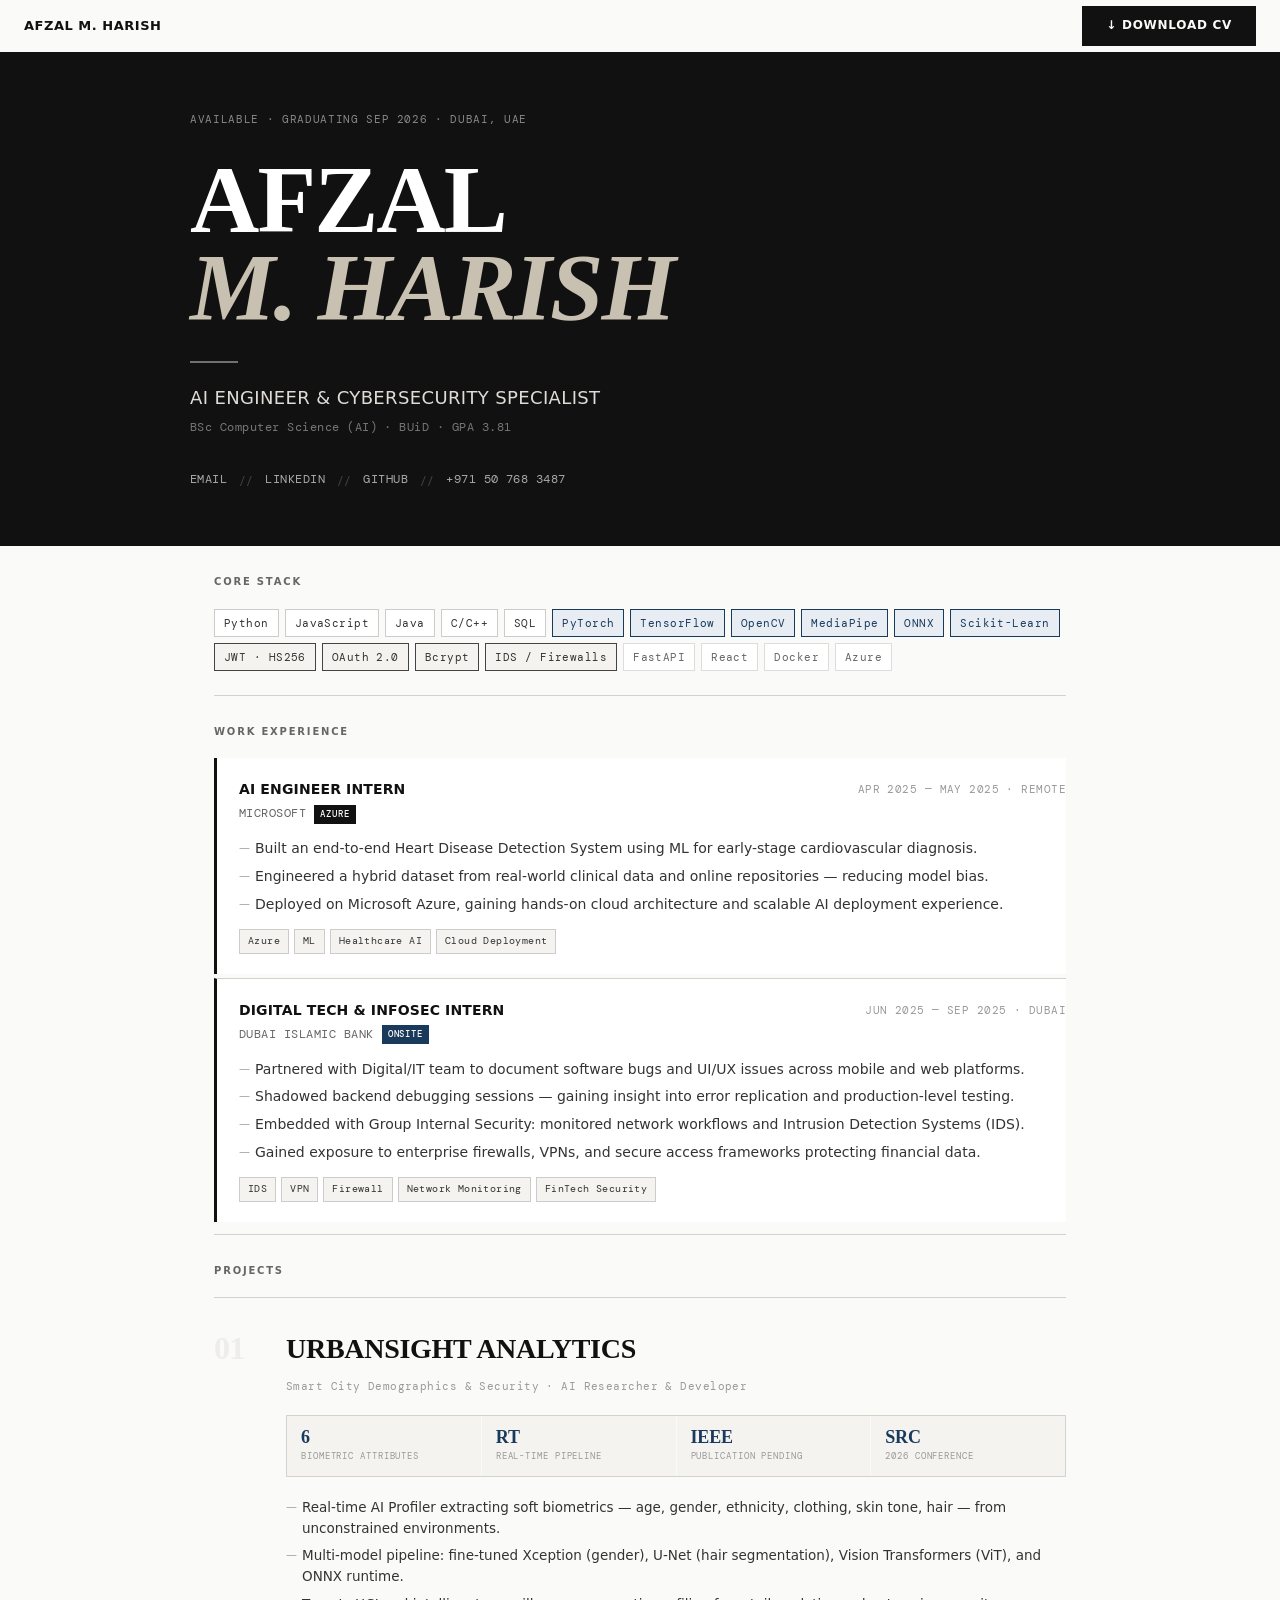
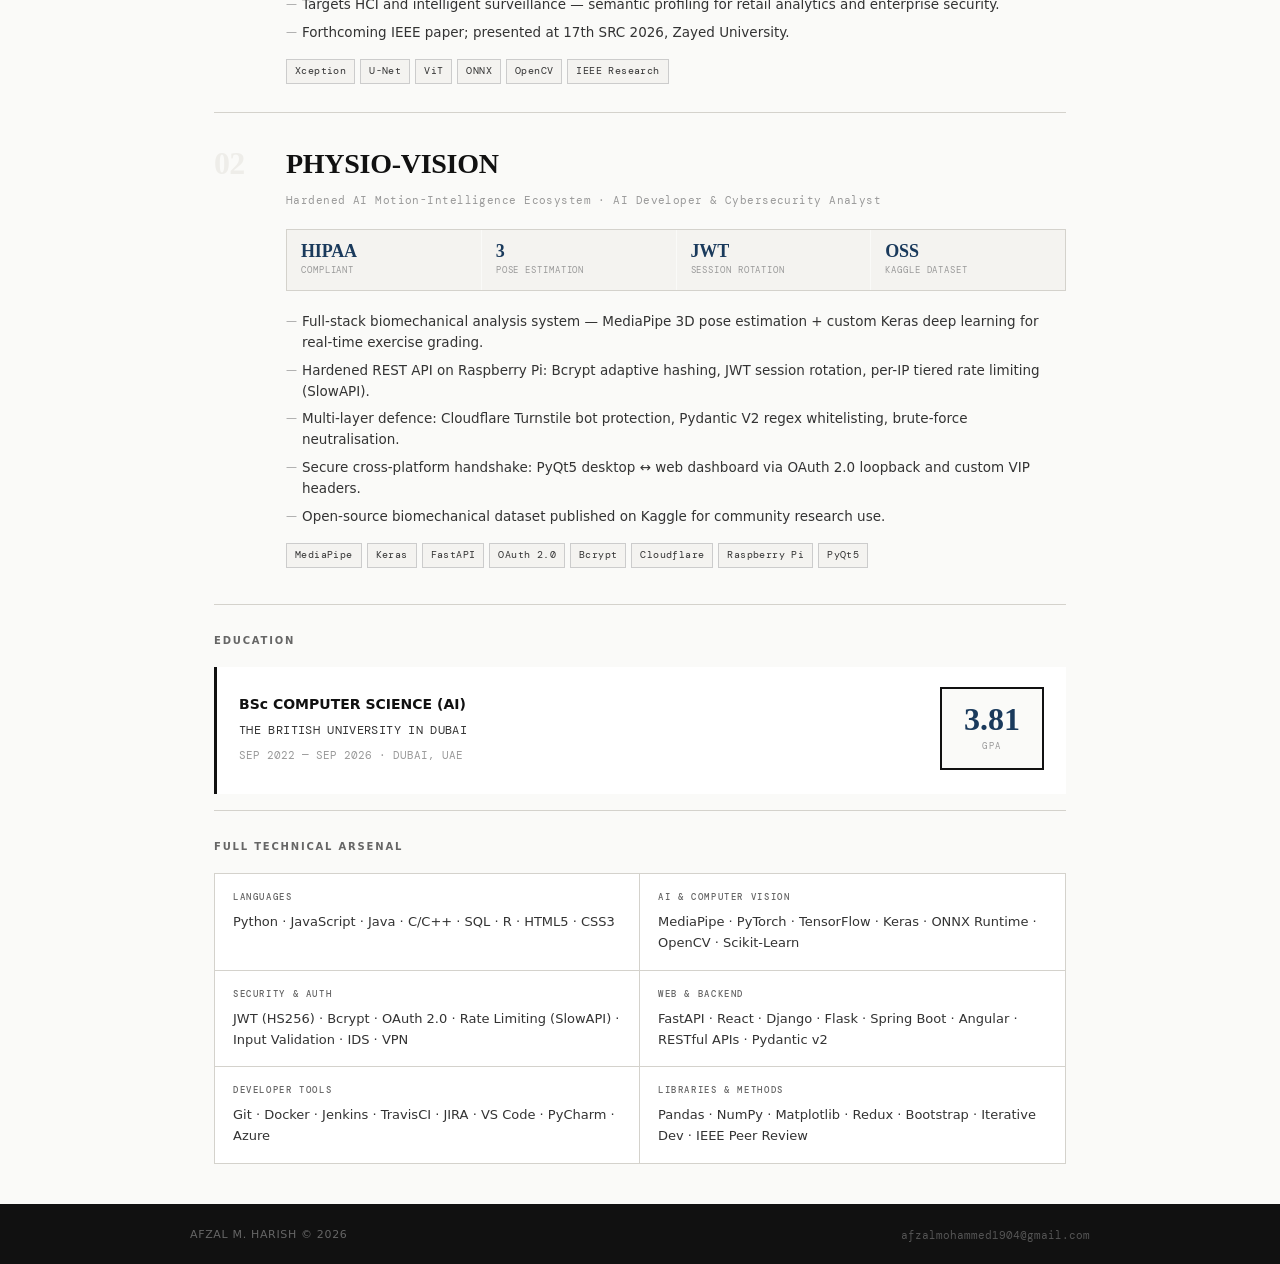
==== index_af.html @ f685f563 "Add files via upload" ====
<!DOCTYPE html>
<html lang="en">
<head>
  <meta charset="UTF-8" />
  <meta name="viewport" content="width=device-width, initial-scale=1.0" />
  <title>AFZAL M. HARISH — AI & SECURITY ENGINEER</title>
  <link rel="preconnect" href="https://fonts.googleapis.com" />
  <link rel="preconnect" href="https://fonts.gstatic.com" crossorigin />
  <link href="https://fonts.googleapis.com/css2?family=Syncopate:wght@400;700&family=DM+Mono:wght@300;400;500&family=Space+Grotesk:wght@300;400;500;600&display=swap" rel="stylesheet" />
  <link rel="stylesheet" href="style_af.css" />
</head>
<body>

  <!-- STICKY DOWNLOAD BAR -->
  <div class="sticky-bar">
    <span class="sticky-bar__label">AFZAL M. HARISH</span>
    <a href="#" class="sticky-bar__btn" id="cv-download">
      <span>↓ DOWNLOAD CV</span>
    </a>
  </div>

  <!-- HERO -->
  <header class="hero">
    <div class="hero__grid-overlay" aria-hidden="true"></div>
    <div class="hero__content">
      <div class="hero__status-line">
        <span class="pulse-dot"></span>
        <span>AVAILABLE · GRADUATING SEP 2026 · DUBAI, UAE</span>
      </div>
      <h1 class="hero__name">AFZAL<br/><em>M. HARISH</em></h1>
      <div class="hero__divider"></div>
      <p class="hero__title">AI ENGINEER &amp; CYBERSECURITY SPECIALIST</p>
      <p class="hero__sub">BSc Computer Science (AI) · BUiD · GPA 3.81</p>
      <div class="hero__links">
        <a href="mailto:afzalmohammed1904@gmail.com" class="hero__link">EMAIL</a>
        <span class="hero__link-sep">//</span>
        <a href="https://linkedin.com" class="hero__link">LINKEDIN</a>
        <span class="hero__link-sep">//</span>
        <a href="https://github.com" class="hero__link">GITHUB</a>
        <span class="hero__link-sep">//</span>
        <a href="tel:+971507683487" class="hero__link">+971 50 768 3487</a>
      </div>
    </div>
    <div class="hero__scan-line" aria-hidden="true"></div>
  </header>

  <main class="main-layout">

    <!-- ══════════════════ SKILLS STRIP ══════════════════ -->
    <section class="skills-strip" aria-label="Technical skills">
      <div class="section-label">CORE STACK</div>
      <div class="skills-strip__tags">
        <span class="tag tag--lang">Python</span>
        <span class="tag tag--lang">JavaScript</span>
        <span class="tag tag--lang">Java</span>
        <span class="tag tag--lang">C/C++</span>
        <span class="tag tag--lang">SQL</span>
        <span class="tag tag--ai">PyTorch</span>
        <span class="tag tag--ai">TensorFlow</span>
        <span class="tag tag--ai">OpenCV</span>
        <span class="tag tag--ai">MediaPipe</span>
        <span class="tag tag--ai">ONNX</span>
        <span class="tag tag--ai">Scikit-Learn</span>
        <span class="tag tag--sec">JWT · HS256</span>
        <span class="tag tag--sec">OAuth 2.0</span>
        <span class="tag tag--sec">Bcrypt</span>
        <span class="tag tag--sec">IDS / Firewalls</span>
        <span class="tag tag--web">FastAPI</span>
        <span class="tag tag--web">React</span>
        <span class="tag tag--web">Docker</span>
        <span class="tag tag--web">Azure</span>
      </div>
    </section>

    <div class="neon-rule"></div>

    <!-- ══════════════════ EXPERIENCE ══════════════════ -->
    <section class="section" id="experience">
      <div class="section-label">WORK EXPERIENCE</div>

      <article class="exp-block">
        <div class="exp-block__header">
          <div class="exp-block__meta">
            <span class="exp-block__role">AI ENGINEER INTERN</span>
            <span class="exp-block__company">MICROSOFT <span class="co-badge">AZURE</span></span>
          </div>
          <div class="exp-block__date">APR 2025 — MAY 2025 · REMOTE</div>
        </div>
        <ul class="exp-block__bullets">
          <li>Built an end-to-end Heart Disease Detection System using ML for early-stage cardiovascular diagnosis.</li>
          <li>Engineered a hybrid dataset from real-world clinical data and online repositories — reducing model bias.</li>
          <li>Deployed on Microsoft Azure, gaining hands-on cloud architecture and scalable AI deployment experience.</li>
        </ul>
        <div class="exp-block__tags">
          <span class="tag tag--sm">Azure</span>
          <span class="tag tag--sm">ML</span>
          <span class="tag tag--sm">Healthcare AI</span>
          <span class="tag tag--sm">Cloud Deployment</span>
        </div>
      </article>

      <article class="exp-block">
        <div class="exp-block__header">
          <div class="exp-block__meta">
            <span class="exp-block__role">DIGITAL TECH &amp; INFOSEC INTERN</span>
            <span class="exp-block__company">DUBAI ISLAMIC BANK <span class="co-badge co-badge--alt">ONSITE</span></span>
          </div>
          <div class="exp-block__date">JUN 2025 — SEP 2025 · DUBAI</div>
        </div>
        <ul class="exp-block__bullets">
          <li>Partnered with Digital/IT team to document software bugs and UI/UX issues across mobile and web platforms.</li>
          <li>Shadowed backend debugging sessions — gaining insight into error replication and production-level testing.</li>
          <li>Embedded with Group Internal Security: monitored network workflows and Intrusion Detection Systems (IDS).</li>
          <li>Gained exposure to enterprise firewalls, VPNs, and secure access frameworks protecting financial data.</li>
        </ul>
        <div class="exp-block__tags">
          <span class="tag tag--sm">IDS</span>
          <span class="tag tag--sm">VPN</span>
          <span class="tag tag--sm">Firewall</span>
          <span class="tag tag--sm">Network Monitoring</span>
          <span class="tag tag--sm">FinTech Security</span>
        </div>
      </article>
    </section>

    <div class="neon-rule"></div>

    <!-- ══════════════════ PROJECTS ══════════════════ -->
    <section class="section" id="projects">
      <div class="section-label">PROJECTS</div>

      <!-- Project 1 -->
      <article class="project-block">
        <div class="project-block__index" aria-hidden="true">01</div>
        <div class="project-block__body">
          <h2 class="project-block__title">URBANSIGHT ANALYTICS</h2>
          <p class="project-block__tagline">Smart City Demographics &amp; Security · AI Researcher &amp; Developer</p>

          <div class="project-metrics">
            <div class="metric">
              <span class="metric__val">6+</span>
              <span class="metric__key">BIOMETRIC ATTRIBUTES</span>
            </div>
            <div class="metric">
              <span class="metric__val">RT</span>
              <span class="metric__key">REAL-TIME PIPELINE</span>
            </div>
            <div class="metric">
              <span class="metric__val">IEEE</span>
              <span class="metric__key">PUBLICATION PENDING</span>
            </div>
            <div class="metric">
              <span class="metric__val">SRC</span>
              <span class="metric__key">2026 CONFERENCE</span>
            </div>
          </div>

          <ul class="project-block__bullets">
            <li>Real-time AI Profiler extracting soft biometrics — age, gender, ethnicity, clothing, skin tone, hair — from unconstrained environments.</li>
            <li>Multi-model pipeline: fine-tuned Xception (gender), U-Net (hair segmentation), Vision Transformers (ViT), and ONNX runtime.</li>
            <li>Targets HCI and intelligent surveillance — semantic profiling for retail analytics and enterprise security.</li>
            <li>Forthcoming IEEE paper; presented at 17th SRC 2026, Zayed University.</li>
          </ul>

          <div class="project-block__tags">
            <span class="tag tag--sm">Xception</span>
            <span class="tag tag--sm">U-Net</span>
            <span class="tag tag--sm">ViT</span>
            <span class="tag tag--sm">ONNX</span>
            <span class="tag tag--sm">OpenCV</span>
            <span class="tag tag--sm">IEEE Research</span>
          </div>
        </div>
      </article>

      <!-- Project 2 -->
      <article class="project-block">
        <div class="project-block__index" aria-hidden="true">02</div>
        <div class="project-block__body">
          <h2 class="project-block__title">PHYSIO-VISION</h2>
          <p class="project-block__tagline">Hardened AI Motion-Intelligence Ecosystem · AI Developer &amp; Cybersecurity Analyst</p>

          <div class="project-metrics">
            <div class="metric">
              <span class="metric__val">HIPAA</span>
              <span class="metric__key">COMPLIANT</span>
            </div>
            <div class="metric">
              <span class="metric__val">3D</span>
              <span class="metric__key">POSE ESTIMATION</span>
            </div>
            <div class="metric">
              <span class="metric__val">JWT</span>
              <span class="metric__key">SESSION ROTATION</span>
            </div>
            <div class="metric">
              <span class="metric__val">OSS</span>
              <span class="metric__key">KAGGLE DATASET</span>
            </div>
          </div>

          <ul class="project-block__bullets">
            <li>Full-stack biomechanical analysis system — MediaPipe 3D pose estimation + custom Keras deep learning for real-time exercise grading.</li>
            <li>Hardened REST API on Raspberry Pi: Bcrypt adaptive hashing, JWT session rotation, per-IP tiered rate limiting (SlowAPI).</li>
            <li>Multi-layer defence: Cloudflare Turnstile bot protection, Pydantic V2 regex whitelisting, brute-force neutralisation.</li>
            <li>Secure cross-platform handshake: PyQt5 desktop ↔ web dashboard via OAuth 2.0 loopback and custom VIP headers.</li>
            <li>Open-source biomechanical dataset published on Kaggle for community research use.</li>
          </ul>

          <div class="project-block__tags">
            <span class="tag tag--sm">MediaPipe</span>
            <span class="tag tag--sm">Keras</span>
            <span class="tag tag--sm">FastAPI</span>
            <span class="tag tag--sm">OAuth 2.0</span>
            <span class="tag tag--sm">Bcrypt</span>
            <span class="tag tag--sm">Cloudflare</span>
            <span class="tag tag--sm">Raspberry Pi</span>
            <span class="tag tag--sm">PyQt5</span>
          </div>
        </div>
      </article>
    </section>

    <div class="neon-rule"></div>

    <!-- ══════════════════ EDUCATION ══════════════════ -->
    <section class="section" id="education">
      <div class="section-label">EDUCATION</div>
      <div class="edu-block">
        <div class="edu-block__left">
          <span class="edu-block__degree">BSc COMPUTER SCIENCE (AI)</span>
          <span class="edu-block__school">THE BRITISH UNIVERSITY IN DUBAI</span>
          <span class="edu-block__dates">SEP 2022 — SEP 2026 · DUBAI, UAE</span>
        </div>
        <div class="edu-block__right">
          <div class="gpa-display">
            <span class="gpa-display__val">3.81</span>
            <span class="gpa-display__label">GPA</span>
          </div>
        </div>
      </div>
    </section>

    <div class="neon-rule"></div>

    <!-- ══════════════════ FULL TECH STACK ══════════════════ -->
    <section class="section" id="stack">
      <div class="section-label">FULL TECHNICAL ARSENAL</div>
      <div class="stack-grid">

        <div class="stack-category">
          <div class="stack-category__label">LANGUAGES</div>
          <div class="stack-category__items">Python · JavaScript · Java · C/C++ · SQL · R · HTML5 · CSS3</div>
        </div>

        <div class="stack-category">
          <div class="stack-category__label">AI &amp; COMPUTER VISION</div>
          <div class="stack-category__items">MediaPipe · PyTorch · TensorFlow · Keras · ONNX Runtime · OpenCV · Scikit-Learn</div>
        </div>

        <div class="stack-category">
          <div class="stack-category__label">SECURITY &amp; AUTH</div>
          <div class="stack-category__items">JWT (HS256) · Bcrypt · OAuth 2.0 · Rate Limiting (SlowAPI) · Input Validation · IDS · VPN</div>
        </div>

        <div class="stack-category">
          <div class="stack-category__label">WEB &amp; BACKEND</div>
          <div class="stack-category__items">FastAPI · React · Django · Flask · Spring Boot · Angular · RESTful APIs · Pydantic v2</div>
        </div>

        <div class="stack-category">
          <div class="stack-category__label">DEVELOPER TOOLS</div>
          <div class="stack-category__items">Git · Docker · Jenkins · TravisCI · JIRA · VS Code · PyCharm · Azure</div>
        </div>

        <div class="stack-category">
          <div class="stack-category__label">LIBRARIES &amp; METHODS</div>
          <div class="stack-category__items">Pandas · NumPy · Matplotlib · Redux · Bootstrap · Iterative Dev · IEEE Peer Review</div>
        </div>

      </div>
    </section>

  </main>

  <!-- FOOTER -->
  <footer class="footer">
    <div class="footer__inner">
      <span class="footer__name">AFZAL M. HARISH © 2026</span>
      <span class="footer__contact">afzalmohammed1904@gmail.com</span>
    </div>
  </footer>

  <script src="main_af.js"></script>
</body>
</html>
---- style_af.css ----
/* ═══════════════════════════════════════════
   AFZAL M. HARISH — PROFESSIONAL PORTFOLIO
   Direct. Authoritative. Suit and tie.
═══════════════════════════════════════════ */

/* ── VARIABLES ── */
:root {
  --bg:         #fafaf8;
  --bg-2:       #f4f3f0;
  --bg-3:       #eeede9;
  --ink:        #111111;
  --ink-2:      #333333;
  --ink-3:      #666666;
  --ink-4:      #999999;
  --accent:     #1a3a5c;       /* deep navy — the one colour that carries authority */
  --accent-lt:  #e8edf3;
  --rule:       1px solid #d4d2cc;
  --rule-heavy: 2px solid #111111;

  --font-display: 'Playfair Display', Georgia, serif;
  --font-mono:    'DM Mono', 'Courier New', monospace;
  --font-body:    'Inter', system-ui, -apple-system, sans-serif;

  --sticky-h: 54px;
  --max-w:    900px;
}

/* ── RESET ── */
*, *::before, *::after { box-sizing: border-box; margin: 0; padding: 0; }
html { scroll-behavior: smooth; }
body {
  background: var(--bg);
  color: var(--ink);
  font-family: var(--font-body);
  font-size: 15px;
  line-height: 1.65;
  -webkit-font-smoothing: antialiased;
  padding-top: var(--sticky-h);
}
a { color: inherit; text-decoration: none; }
ul { list-style: none; }
em { font-style: italic; color: inherit; }

/* ─────────────────────────────────────────
   STICKY BAR
───────────────────────────────────────── */
.sticky-bar {
  position: fixed;
  top: 0; left: 0; right: 0;
  height: var(--sticky-h);
  background: var(--bg);
  border-bottom: var(--rule-heavy);
  display: flex;
  align-items: center;
  justify-content: space-between;
  padding: 0 24px;
  z-index: 1000;
}
.sticky-bar__label {
  font-family: var(--font-body);
  font-size: 13px;
  font-weight: 600;
  letter-spacing: 0.04em;
  color: var(--ink);
}
.sticky-bar__btn {
  display: inline-flex;
  align-items: center;
  justify-content: center;
  background: var(--ink);
  color: var(--bg);
  font-family: var(--font-body);
  font-size: 12px;
  font-weight: 600;
  letter-spacing: 0.06em;
  padding: 0 24px;
  height: 36px;
  cursor: pointer;
  transition: background 0.15s, color 0.15s;
  min-height: 40px;
  white-space: nowrap;
}
.sticky-bar__btn:hover {
  background: var(--accent);
}

/* ─────────────────────────────────────────
   HERO
───────────────────────────────────────── */
.hero {
  background: var(--ink);
  color: var(--bg);
  padding: 56px 24px 52px;
  border-bottom: var(--rule-heavy);
}
.hero__content { max-width: var(--max-w); margin: 0 auto; }

.hero__status-line {
  font-family: var(--font-mono);
  font-size: 11px;
  letter-spacing: 0.06em;
  color: #888;
  margin-bottom: 28px;
}

.hero__name {
  font-family: var(--font-display);
  font-size: clamp(54px, 12vw, 96px);
  font-weight: 900;
  line-height: 0.92;
  letter-spacing: -0.02em;
  color: #fff;
  margin-bottom: 28px;
}
.hero__name em {
  color: #c8c0b0; /* warm parchment — the single decorative touch */
  font-style: italic;
}

.hero__divider {
  width: 48px;
  height: 2px;
  background: #fff;
  margin-bottom: 20px;
  opacity: 0.4;
}

.hero__title {
  font-family: var(--font-body);
  font-size: clamp(14px, 3vw, 18px);
  font-weight: 400;
  letter-spacing: 0.02em;
  color: #e0ddd8;
  margin-bottom: 6px;
}
.hero__sub {
  font-family: var(--font-mono);
  font-size: 12px;
  color: #777;
  letter-spacing: 0.04em;
  margin-bottom: 32px;
}

.hero__links {
  display: flex;
  flex-wrap: wrap;
  align-items: center;
  gap: 6px 0;
}
.hero__link {
  font-family: var(--font-mono);
  font-size: 12px;
  letter-spacing: 0.04em;
  color: #aaa;
  border-bottom: 1px solid transparent;
  transition: color 0.15s, border-color 0.15s;
  padding-bottom: 1px;
}
.hero__link:hover {
  color: #fff;
  border-bottom-color: rgba(255,255,255,0.3);
}
.hero__link-sep {
  color: #444;
  font-family: var(--font-mono);
  font-size: 11px;
  padding: 0 12px;
}

/* ─────────────────────────────────────────
   LAYOUT
───────────────────────────────────────── */
.main-layout {
  max-width: var(--max-w);
  margin: 0 auto;
  padding: 0 24px;
}

/* ── Divider ── */
.neon-rule {
  height: 1px;
  background: #d4d2cc;
  margin: 0;
}

/* ─────────────────────────────────────────
   SECTION LABEL
───────────────────────────────────────── */
.section-label {
  font-family: var(--font-body);
  font-size: 10px;
  font-weight: 600;
  letter-spacing: 0.18em;
  color: var(--ink-3);
  padding: 28px 0 18px;
  text-transform: uppercase;
}

/* ─────────────────────────────────────────
   SKILLS STRIP
───────────────────────────────────────── */
.skills-strip { padding-bottom: 24px; }
.skills-strip__tags {
  display: flex;
  flex-wrap: wrap;
  gap: 6px;
}

/* ── TAG SYSTEM ── */
.tag {
  font-family: var(--font-mono);
  font-size: 11px;
  letter-spacing: 0.04em;
  padding: 4px 9px;
  border: 1px solid;
  display: inline-block;
}
.tag--lang { border-color: #ccc; color: var(--ink-2); background: #fff; }
.tag--ai   { border-color: var(--accent); color: var(--accent); background: var(--accent-lt); }
.tag--sec  { border-color: #444; color: var(--ink-2); background: var(--bg-2); }
.tag--web  { border-color: #ddd; color: var(--ink-3); background: #fff; }
.tag--sm {
  font-size: 10px;
  padding: 3px 8px;
  border-color: #ccc;
  color: var(--ink-2);
  background: var(--bg-2);
}

/* ─────────────────────────────────────────
   SECTION
───────────────────────────────────────── */
.section { padding-bottom: 8px; }

/* ─────────────────────────────────────────
   EXPERIENCE BLOCKS
───────────────────────────────────────── */
.exp-block {
  border-left: 3px solid var(--ink);
  padding: 20px 0 20px 22px;
  margin-bottom: 4px;
  background: #fff;
}
.exp-block + .exp-block {
  margin-top: 4px;
  border-top: var(--rule);
}

.exp-block__header {
  display: flex;
  flex-direction: column;
  gap: 4px;
  margin-bottom: 14px;
}
@media (min-width: 600px) {
  .exp-block__header {
    flex-direction: row;
    justify-content: space-between;
    align-items: flex-start;
  }
}

.exp-block__meta { display: flex; flex-direction: column; gap: 3px; }

.exp-block__role {
  font-family: var(--font-body);
  font-size: 14px;
  font-weight: 600;
  letter-spacing: 0.01em;
  color: var(--ink);
}
.exp-block__company {
  font-family: var(--font-mono);
  font-size: 12px;
  color: var(--ink-3);
  letter-spacing: 0.04em;
  display: flex;
  align-items: center;
  gap: 8px;
}
.exp-block__date {
  font-family: var(--font-mono);
  font-size: 11px;
  color: var(--ink-4);
  letter-spacing: 0.04em;
  white-space: nowrap;
  padding-top: 2px;
}

.co-badge {
  display: inline-block;
  background: var(--ink);
  color: var(--bg);
  font-family: var(--font-mono);
  font-size: 9px;
  font-weight: 500;
  letter-spacing: 0.1em;
  padding: 2px 6px;
}
.co-badge--alt {
  background: var(--accent);
}

.exp-block__bullets {
  display: flex;
  flex-direction: column;
  gap: 6px;
  margin-bottom: 14px;
}
.exp-block__bullets li {
  position: relative;
  padding-left: 16px;
  font-size: 14px;
  color: var(--ink-2);
  line-height: 1.55;
}
.exp-block__bullets li::before {
  content: '—';
  position: absolute;
  left: 0;
  color: var(--ink-4);
  font-size: 11px;
  top: 4px;
  line-height: 1;
}

.exp-block__tags { display: flex; flex-wrap: wrap; gap: 5px; }

/* ─────────────────────────────────────────
   PROJECT BLOCKS
───────────────────────────────────────── */
.project-block {
  display: grid;
  grid-template-columns: 52px 1fr;
  gap: 0 20px;
  border-top: var(--rule);
  padding: 28px 0;
}

.project-block__index {
  font-family: var(--font-display);
  font-size: 32px;
  font-weight: 700;
  color: var(--bg-3);
  line-height: 1;
  padding-top: 6px;
  letter-spacing: -0.02em;
  user-select: none;
}

.project-block__title {
  font-family: var(--font-display);
  font-size: clamp(20px, 4.5vw, 28px);
  font-weight: 700;
  letter-spacing: -0.01em;
  color: var(--ink);
  margin-bottom: 4px;
}
.project-block__tagline {
  font-family: var(--font-mono);
  font-size: 11px;
  color: var(--ink-4);
  letter-spacing: 0.04em;
  margin-bottom: 20px;
}

/* ── PROJECT METRICS ── */
.project-metrics {
  display: grid;
  grid-template-columns: 1fr 1fr;
  gap: 1px;
  background: var(--rule);
  border: 1px solid #d4d2cc;
  margin-bottom: 20px;
}
@media (min-width: 480px) {
  .project-metrics { grid-template-columns: repeat(4, 1fr); }
}

.metric {
  background: var(--bg-2);
  padding: 12px 14px;
  display: flex;
  flex-direction: column;
  gap: 3px;
}
.metric__val {
  font-family: var(--font-display);
  font-size: 18px;
  font-weight: 700;
  color: var(--accent);
  letter-spacing: -0.01em;
  line-height: 1;
}
.metric__key {
  font-family: var(--font-mono);
  font-size: 9px;
  color: var(--ink-4);
  letter-spacing: 0.1em;
  text-transform: uppercase;
}

.project-block__bullets {
  display: flex;
  flex-direction: column;
  gap: 7px;
  margin-bottom: 16px;
}
.project-block__bullets li {
  position: relative;
  padding-left: 16px;
  font-size: 13.5px;
  color: var(--ink-2);
  line-height: 1.55;
}
.project-block__bullets li::before {
  content: '—';
  position: absolute;
  left: 0;
  color: var(--ink-4);
  font-size: 11px;
  top: 4px;
  line-height: 1;
}

.project-block__tags { display: flex; flex-wrap: wrap; gap: 5px; }

/* ─────────────────────────────────────────
   EDUCATION
───────────────────────────────────────── */
.edu-block {
  display: flex;
  flex-direction: column;
  gap: 20px;
  padding: 20px 22px 24px;
  border-left: 3px solid var(--ink);
  background: #fff;
  margin-bottom: 8px;
}
@media (min-width: 480px) {
  .edu-block {
    flex-direction: row;
    align-items: center;
    justify-content: space-between;
  }
}

.edu-block__left { display: flex; flex-direction: column; gap: 5px; }
.edu-block__degree {
  font-family: var(--font-body);
  font-size: 14px;
  font-weight: 600;
  color: var(--ink);
}
.edu-block__school {
  font-family: var(--font-mono);
  font-size: 12px;
  color: var(--ink-2);
  letter-spacing: 0.03em;
}
.edu-block__dates {
  font-family: var(--font-mono);
  font-size: 11px;
  color: var(--ink-4);
}

.gpa-display {
  display: flex;
  flex-direction: column;
  align-items: center;
  border: 2px solid var(--ink);
  padding: 14px 22px;
  background: var(--bg);
  min-width: 90px;
}
.gpa-display__val {
  font-family: var(--font-display);
  font-size: 32px;
  font-weight: 700;
  color: var(--accent);
  line-height: 1;
}
.gpa-display__label {
  font-family: var(--font-mono);
  font-size: 9px;
  color: var(--ink-4);
  letter-spacing: 0.2em;
  margin-top: 4px;
  text-transform: uppercase;
}

/* ─────────────────────────────────────────
   STACK GRID
───────────────────────────────────────── */
.stack-grid {
  display: grid;
  grid-template-columns: 1fr;
  border: 1px solid #d4d2cc;
  margin-bottom: 32px;
}
@media (min-width: 600px) {
  .stack-grid { grid-template-columns: 1fr 1fr; }
}

.stack-category {
  padding: 16px 18px;
  border-bottom: 1px solid #d4d2cc;
  background: #fff;
}
.stack-category:last-child { border-bottom: none; }
@media (min-width: 600px) {
  .stack-category:nth-last-child(-n+2) { border-bottom: none; }
  .stack-category:nth-child(odd) { border-right: 1px solid #d4d2cc; }
}

.stack-category__label {
  font-family: var(--font-mono);
  font-size: 9px;
  font-weight: 500;
  letter-spacing: 0.18em;
  color: var(--ink-3);
  text-transform: uppercase;
  margin-bottom: 7px;
}
.stack-category__items {
  font-family: var(--font-body);
  font-size: 13px;
  color: var(--ink-2);
  line-height: 1.6;
}

/* ─────────────────────────────────────────
   FOOTER
───────────────────────────────────────── */
.footer {
  border-top: var(--rule-heavy);
  padding: 20px 24px;
  background: var(--ink);
}
.footer__inner {
  max-width: var(--max-w);
  margin: 0 auto;
  display: flex;
  flex-direction: column;
  gap: 4px;
}
@media (min-width: 600px) {
  .footer__inner {
    flex-direction: row;
    justify-content: space-between;
    align-items: center;
  }
}
.footer__name {
  font-family: var(--font-body);
  font-size: 11px;
  letter-spacing: 0.06em;
  color: #666;
}
.footer__contact {
  font-family: var(--font-mono);
  font-size: 11px;
  color: #555;
}

/* ─────────────────────────────────────────
   MOBILE
───────────────────────────────────────── */
@media (max-width: 400px) {
  .hero__name { font-size: 48px; }
  .sticky-bar__label { display: none; }
  .sticky-bar__btn { padding: 0 16px; }
  .project-block { grid-template-columns: 1fr; }
  .project-block__index { font-size: 20px; }
}

/* ─────────────────────────────────────────
   ACCESSIBILITY
───────────────────────────────────────── */
:focus-visible {
  outline: 2px solid var(--accent);
  outline-offset: 3px;
}
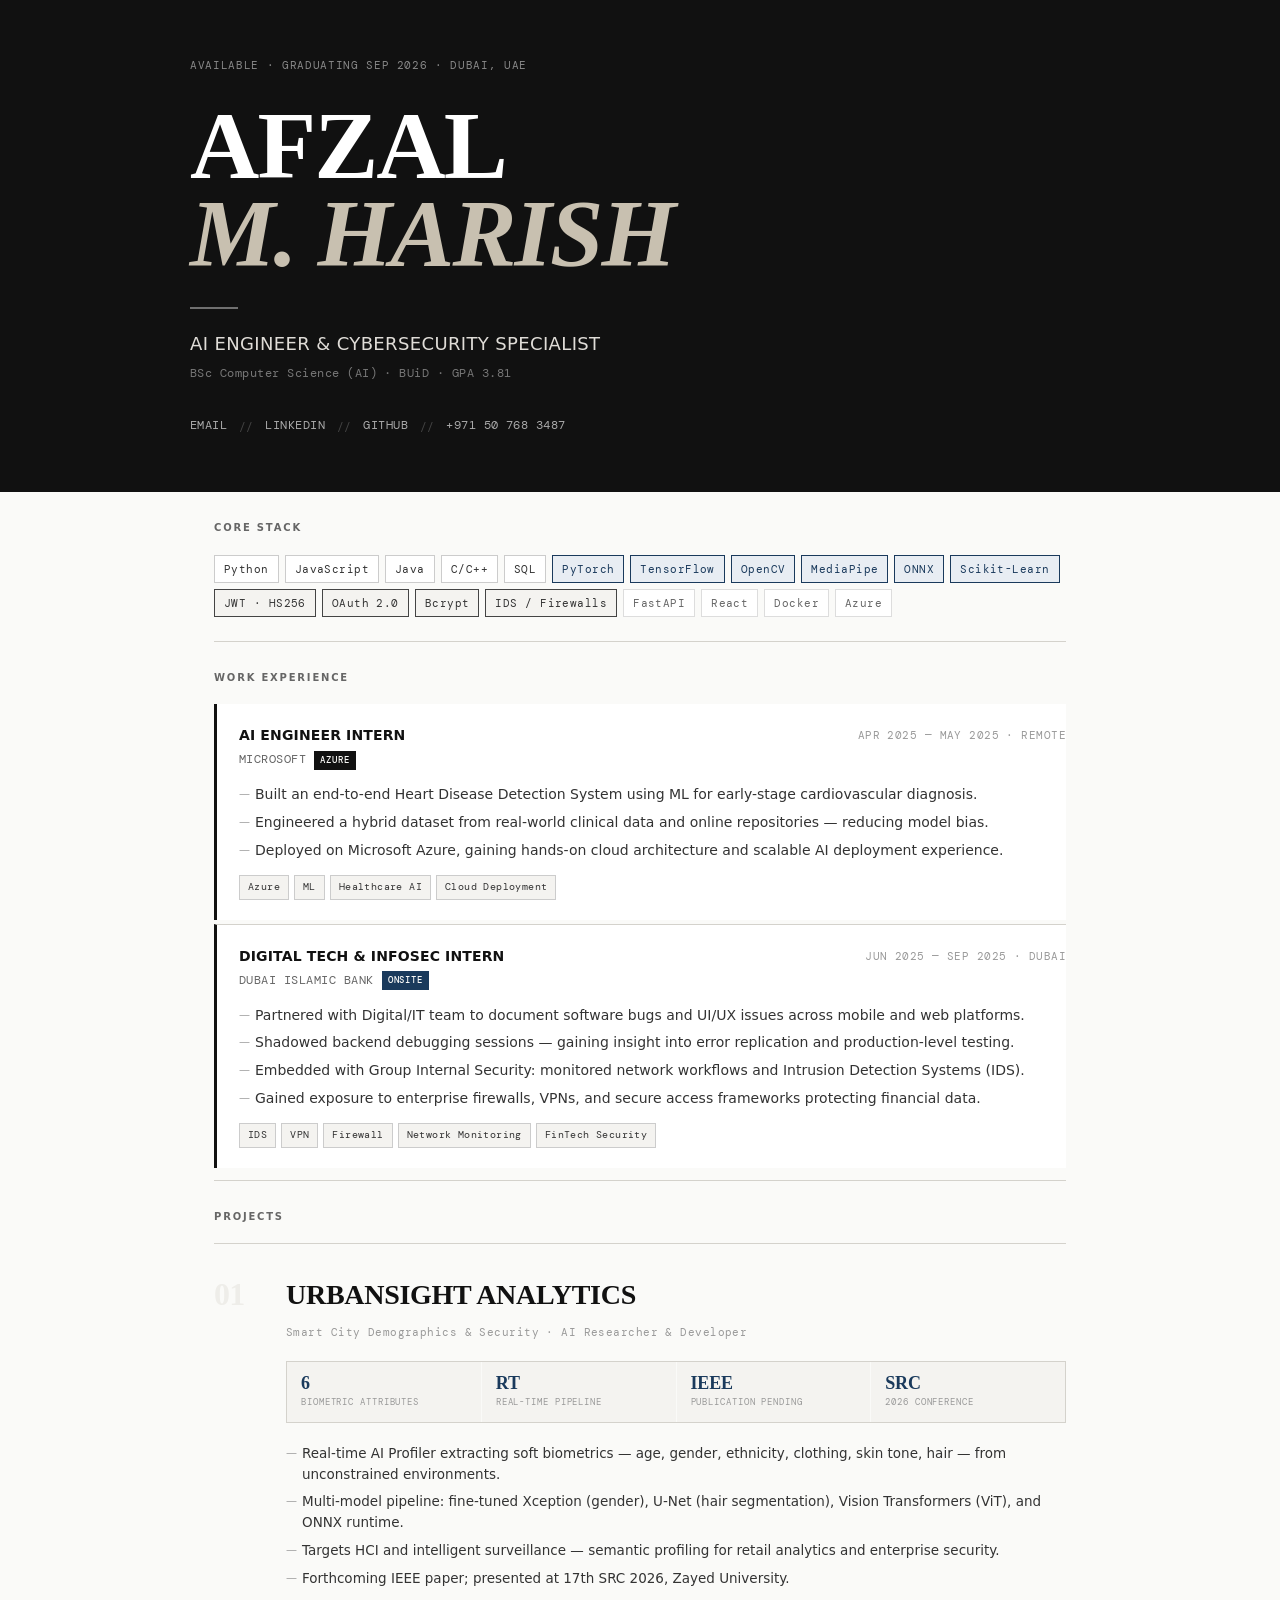
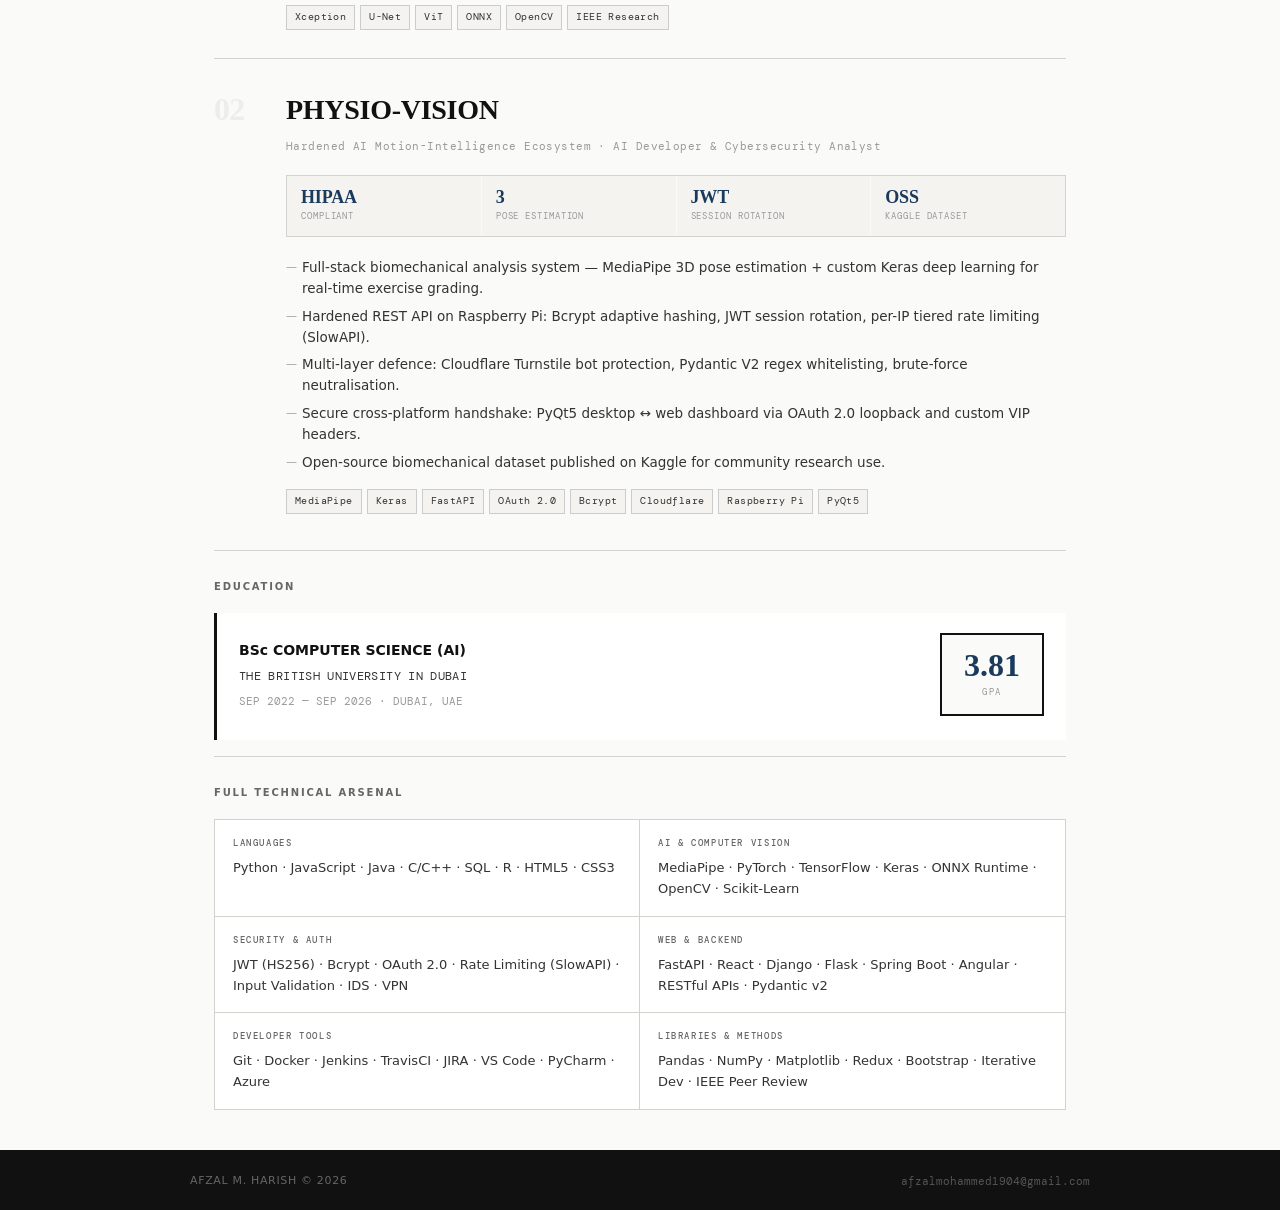
==== commit ca7b5843: "Add files via upload" ====
--- a/index_af.html
+++ b/index_af.html
@@ -11,13 +11,6 @@
 </head>
 <body>
 
-  <!-- STICKY DOWNLOAD BAR -->
-  <div class="sticky-bar">
-    <span class="sticky-bar__label">AFZAL M. HARISH</span>
-    <a href="#" class="sticky-bar__btn" id="cv-download">
-      <span>↓ DOWNLOAD CV</span>
-    </a>
-  </div>
 
   <!-- HERO -->
   <header class="hero">
--- a/style_af.css
+++ b/style_af.css
@@ -35,7 +35,7 @@
   font-size: 15px;
   line-height: 1.65;
   -webkit-font-smoothing: antialiased;
-  padding-top: var(--sticky-h);
+  padding-top: 0;
 }
 a { color: inherit; text-decoration: none; }
 ul { list-style: none; }
